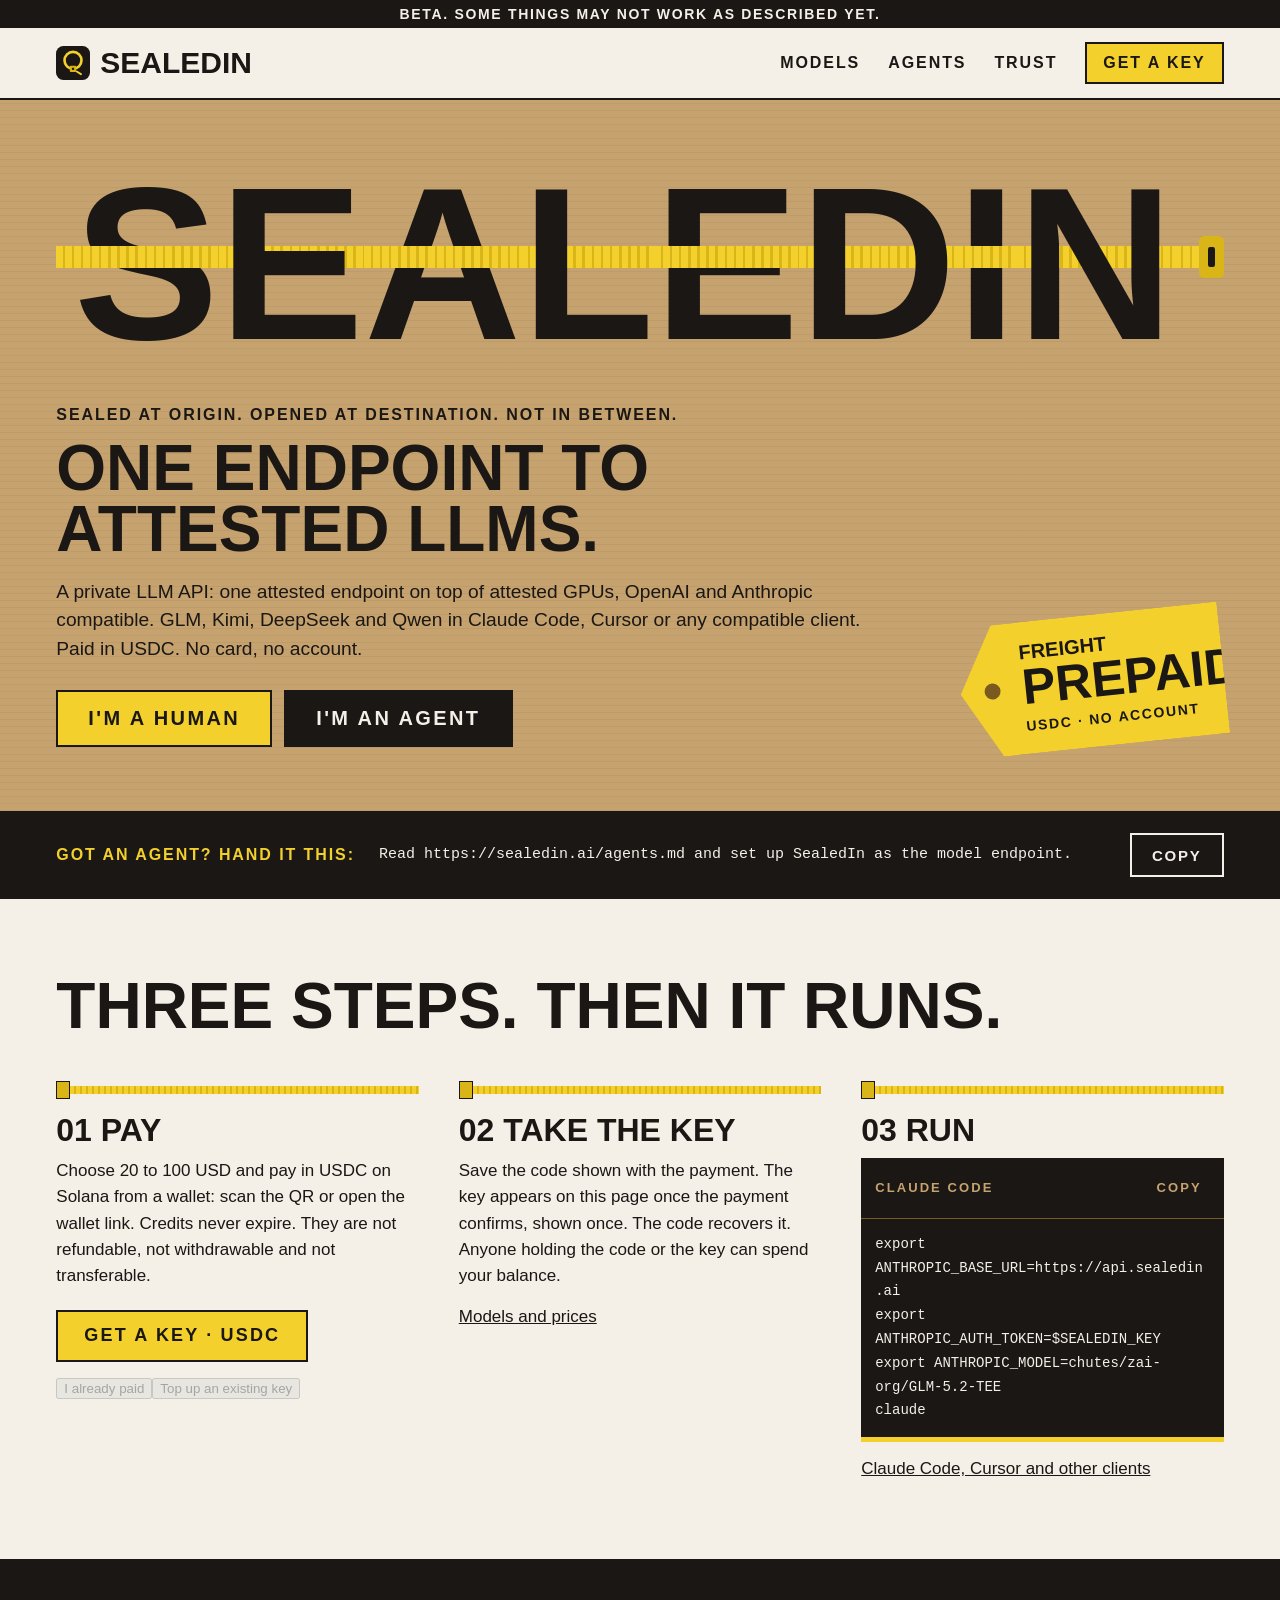
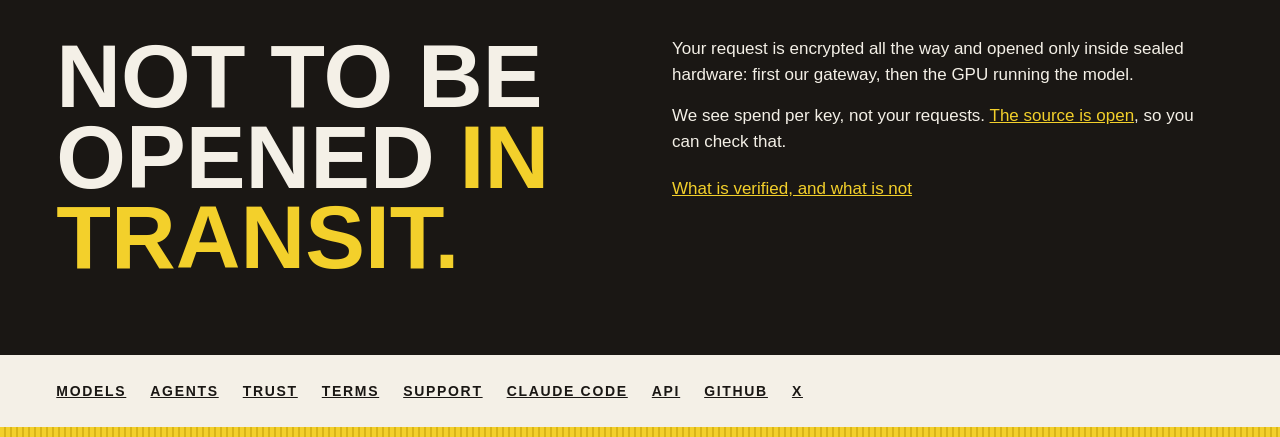
==== site/index.html @ 1f779e7d "Add the X conversion pixel to every page The base code for pixel rjb1j goes before the closing head " ====
<!doctype html>
<html lang="en">
<head>
<meta charset="utf-8">
<meta name="viewport" content="width=device-width, initial-scale=1">
<meta http-equiv="Content-Security-Policy" content="default-src 'self'; script-src 'self' 'sha256-Zh+IEXbyJfJ3vLj0fmfLH0Xs+ULX3Z/4B8aMweYSy5w=' https://static.ads-twitter.com https://t.co https://analytics.twitter.com; img-src 'self' https://t.co https://analytics.twitter.com; frame-src https://t.co https://analytics.twitter.com; style-src 'self' 'unsafe-inline'; connect-src 'self' https://api.sealedin.ai https://t.co https://analytics.twitter.com">
<title>SealedIn: private LLM API on attested GPUs, paid in USDC</title>
<meta name="description" content="One attested API endpoint for GLM, Kimi, DeepSeek and Qwen in Claude Code, Cursor or any OpenAI or Anthropic compatible client. USDC on Solana, no account.">
<meta property="og:title" content="SealedIn: private LLM API on attested GPUs, paid in USDC">
<meta property="og:description" content="One attested API endpoint for GLM, Kimi, DeepSeek and Qwen in Claude Code, Cursor or any OpenAI or Anthropic compatible client. USDC on Solana, no account.">
<meta property="og:url" content="https://sealedin.ai/">
<meta property="og:type" content="website">
<meta property="og:site_name" content="SealedIn">
<meta property="og:image" content="https://sealedin.ai/apple-touch-icon.png">
<meta name="twitter:card" content="summary">
<meta name="twitter:site" content="@sealedinai">
<meta name="twitter:image" content="https://sealedin.ai/apple-touch-icon.png">
<link rel="canonical" href="https://sealedin.ai/">
<link rel="alternate" type="text/markdown" href="/index.md">
<link rel="icon" href="/favicon.svg" type="image/svg+xml">
<link rel="icon" href="/favicon-96.png" sizes="96x96" type="image/png">
<link rel="apple-touch-icon" href="/apple-touch-icon.png">
<link rel="stylesheet" href="/assets/fonts.css">
<link rel="stylesheet" href="/assets/buy.css">
<style>body{margin:0;background:#F4F0E7}a{color:#1A1714}a:hover{color:#7A5A1E}</style>
<script src="/assets/site.js" defer></script>
<script src="/assets/buy.js" defer></script>
<script type="application/ld+json">{"@context":"https://schema.org","@graph":[{"@type":"WebSite","name":"SealedIn","url":"https://sealedin.ai/"},{"@type":"Organization","name":"SealedIn","url":"https://sealedin.ai/","logo":"https://sealedin.ai/apple-touch-icon.png","sameAs":["https://github.com/sealedin","https://x.com/sealedinai"]}]}</script>
<!-- X conversion tracking base code -->
<script>
!function(e,t,n,s,u,a){e.twq||(s=e.twq=function(){s.exe?s.exe.apply(s,arguments):s.queue.push(arguments);
},s.version='1.1',s.queue=[],u=t.createElement(n),u.async=!0,u.src='https://static.ads-twitter.com/uwt.js',
a=t.getElementsByTagName(n)[0],a.parentNode.insertBefore(u,a))}(window,document,'script');
twq('config','rjb1j');
</script>
<!-- End X conversion tracking base code -->
</head>
<body>
<p style="margin: 0; padding: 6px 16px; background: #1A1714; color: #F4F0E7; font-family: 'Barlow Condensed', sans-serif; font-weight: 700; font-size: 14px; letter-spacing: 0.12em; text-transform: uppercase; text-align: center">Beta. Some things may not work as described yet.</p>
<div style="font-family: 'Archivo', sans-serif; color: #1A1714; background: #F4F0E7; overflow-x: hidden">

  <header style="display: flex; flex-wrap: wrap; align-items: center; justify-content: space-between; gap: 12px 32px; padding: 14px clamp(16px, 4.4vw, 64px); background: #F4F0E7; border-bottom: 2px solid #1A1714">
    <a href="/" aria-label="SealedIn home" data-home style="display: flex; align-items: center; gap: 10px; text-decoration: none; font-family: 'Big Shoulders Stencil', sans-serif; font-weight: 900; font-size: 30px; text-transform: uppercase">
      <svg width="34" height="34" viewBox="0 0 64 64" aria-hidden="true"><rect width="64" height="64" rx="14" fill="#1A1714"></rect><circle cx="32" cy="27" r="16" fill="none" stroke="#F3D02B" style="stroke-width: 5"></circle><rect x="26" y="37" width="12" height="12" rx="2" fill="#D9B518"></rect><rect x="30" y="41" width="4" height="4" fill="#1A1714"></rect><path d="M39 48 L47 53" fill="none" stroke="#F3D02B" style="stroke-width: 3.5; stroke-linecap: round"></path></svg>
      SealedIn
    </a>
    <nav style="display: flex; flex-wrap: wrap; align-items: center; gap: 8px 28px; font-family: 'Barlow Condensed', sans-serif; font-weight: 700; font-size: 16px; letter-spacing: 0.12em; text-transform: uppercase">
      <a href="/models" style="text-decoration: none">Models</a>
      <a href="/agents" style="text-decoration: none">Agents</a>
      <a href="/trust" style="text-decoration: none">Trust</a>
      <a href="#buy" style="background: #F3D02B; border: 2px solid #1A1714; padding: 10px 16px; text-decoration: none">Get a key</a>
    </nav>
  </header>

  <main>

  <section style="background-color: #C6A26F; background-image: repeating-linear-gradient(0deg, rgba(26,23,20,0.05) 0 1px, transparent 1px 7px); padding: clamp(40px, 6vw, 88px) clamp(16px, 4.4vw, 64px) clamp(40px, 5vw, 72px)">
    <div role="img" aria-label="SealedIn logo: a yellow cable tie threaded through the word" style="display: inline-flex; align-items: center; isolation: isolate; font-family: 'Big Shoulders Stencil', sans-serif; font-weight: 900; font-size: clamp(64px, 17vw, 240px); line-height: 0.8; max-width: 100%">
      <span aria-hidden="true" style="position: relative; width: 0.14em; height: 0.8em"><span style="position: absolute; left: 0; right: 0; top: 39.5%; height: 13%; background: repeating-linear-gradient(90deg, #F3D02B 0 0.03em, #D9B518 0.03em 0.042em)"></span></span>
      
        <span aria-hidden="true" style="position: relative; display: inline-block; height: 0.8em"><span style="position: relative; z-index: 2; color: #1A1714">S</span><span style="position: absolute; left: 0; right: 0; top: 39.5%; height: 13%; z-index: 3; background: repeating-linear-gradient(90deg, #F3D02B 0 0.03em, #D9B518 0.03em 0.042em)"></span></span>
      
        <span aria-hidden="true" style="position: relative; display: inline-block; height: 0.8em"><span style="position: relative; z-index: 2; color: #1A1714">E</span><span style="position: absolute; left: 0; right: 0; top: 39.5%; height: 13%; z-index: 1; background: repeating-linear-gradient(90deg, #F3D02B 0 0.03em, #D9B518 0.03em 0.042em)"></span></span>
      
        <span aria-hidden="true" style="position: relative; display: inline-block; height: 0.8em"><span style="position: relative; z-index: 2; color: #1A1714">A</span><span style="position: absolute; left: 0; right: 0; top: 39.5%; height: 13%; z-index: 3; background: repeating-linear-gradient(90deg, #F3D02B 0 0.03em, #D9B518 0.03em 0.042em)"></span></span>
      
        <span aria-hidden="true" style="position: relative; display: inline-block; height: 0.8em"><span style="position: relative; z-index: 2; color: #1A1714">L</span><span style="position: absolute; left: 0; right: 0; top: 39.5%; height: 13%; z-index: 1; background: repeating-linear-gradient(90deg, #F3D02B 0 0.03em, #D9B518 0.03em 0.042em)"></span></span>
      
        <span aria-hidden="true" style="position: relative; display: inline-block; height: 0.8em"><span style="position: relative; z-index: 2; color: #1A1714">E</span><span style="position: absolute; left: 0; right: 0; top: 39.5%; height: 13%; z-index: 3; background: repeating-linear-gradient(90deg, #F3D02B 0 0.03em, #D9B518 0.03em 0.042em)"></span></span>
      
        <span aria-hidden="true" style="position: relative; display: inline-block; height: 0.8em"><span style="position: relative; z-index: 2; color: #1A1714">D</span><span style="position: absolute; left: 0; right: 0; top: 39.5%; height: 13%; z-index: 1; background: repeating-linear-gradient(90deg, #F3D02B 0 0.03em, #D9B518 0.03em 0.042em)"></span></span>
      
        <span aria-hidden="true" style="position: relative; display: inline-block; height: 0.8em"><span style="position: relative; z-index: 2; color: #1A1714">I</span><span style="position: absolute; left: 0; right: 0; top: 39.5%; height: 13%; z-index: 3; background: repeating-linear-gradient(90deg, #F3D02B 0 0.03em, #D9B518 0.03em 0.042em)"></span></span>
      
        <span aria-hidden="true" style="position: relative; display: inline-block; height: 0.8em"><span style="position: relative; z-index: 2; color: #1A1714">N</span><span style="position: absolute; left: 0; right: 0; top: 39.5%; height: 13%; z-index: 1; background: repeating-linear-gradient(90deg, #F3D02B 0 0.03em, #D9B518 0.03em 0.042em)"></span></span>
      
      <span aria-hidden="true" style="position: relative; width: 0.2em; height: 0.8em"><span style="position: absolute; left: 0; right: 0; top: 39.5%; height: 13%; background: repeating-linear-gradient(90deg, #F3D02B 0 0.03em, #D9B518 0.03em 0.042em)"></span></span>
      <span aria-hidden="true" style="position: relative; width: 0.2em; height: 0.8em"><span style="position: absolute; left: 0; right: 0; top: 34%; height: 24%; background: #D9B518; border-radius: 0.025em"><span style="position: absolute; left: 36%; top: 26%; width: 28%; height: 48%; background: #1A1714; border-radius: 0.01em"></span></span></span>
    </div>

    <div style="display: flex; flex-wrap: wrap; justify-content: space-between; align-items: flex-end; gap: 32px; margin-top: clamp(32px, 4vw, 56px)">
      <div style="flex: 1 1 560px; min-width: 0; max-width: 820px">
        <p style="margin: 0 0 14px; font-family: 'Barlow Condensed', sans-serif; font-weight: 700; font-size: 16px; letter-spacing: 0.12em; text-transform: uppercase">Sealed at origin. Opened at destination. Not in between.</p>
        <h1 style="margin: 0; font-family: 'Big Shoulders Stencil', sans-serif; font-weight: 900; font-size: clamp(44px, 5vw, 72px); line-height: 0.95; text-transform: uppercase">One endpoint to attested LLMs.</h1>
        <p style="margin: 18px 0 0; font-size: clamp(17px, 1.5vw, 22px); line-height: 1.5">A private LLM API: one attested endpoint on top of attested GPUs, OpenAI and Anthropic compatible. GLM, Kimi, DeepSeek and Qwen in Claude Code, Cursor or any compatible client. Paid in USDC. No card, no account.</p>
        <div style="display: flex; flex-wrap: wrap; gap: 12px; margin-top: 26px; font-family: 'Barlow Condensed', sans-serif; font-weight: 700; font-size: 20px; letter-spacing: 0.12em; text-transform: uppercase">
          <a href="#buy" style="background: #F3D02B; color: #1A1714; border: 2px solid #1A1714; padding: 15px 30px; text-decoration: none">I'm a human</a>
          <a href="/agents" style="background: #1A1714; color: #F4F0E7; border: 2px solid #1A1714; padding: 15px 30px; text-decoration: none">I'm an agent</a>
        </div>
      </div>
      <div aria-label="Freight prepaid: USDC, no account" role="img" style="flex: 0 0 auto; width: 264px; padding: 20px 20px 20px 62px; box-sizing: border-box; background: #F3D02B; color: #1A1714; clip-path: polygon(14% 0, 100% 0, 100% 100%, 14% 100%, 0 50%); transform: rotate(-6deg); position: relative">
        <span aria-hidden="true" style="position: absolute; left: 24px; top: 50%; width: 16px; height: 16px; margin-top: -8px; border-radius: 50%; background: #7A5A1E"></span>
        <span style="display: block; font-family: 'Big Shoulders Stencil', sans-serif; font-weight: 900; font-size: 20px; line-height: 1; text-transform: uppercase">Freight</span>
        <span style="display: block; font-family: 'Big Shoulders Stencil', sans-serif; font-weight: 900; font-size: 50px; line-height: 1; text-transform: uppercase">Prepaid</span>
        <span style="display: block; margin-top: 6px; font-family: 'Barlow Condensed', sans-serif; font-weight: 700; font-size: 14px; letter-spacing: 0.12em; text-transform: uppercase">USDC · No account</span>
      </div>
    </div>
  </section>

  <section style="background: #1A1714; color: #F4F0E7; padding: 22px clamp(16px, 4.4vw, 64px); display: flex; flex-wrap: wrap; align-items: center; gap: 12px 24px">
    <p style="margin: 0; font-family: 'Barlow Condensed', sans-serif; font-weight: 700; font-size: 16px; letter-spacing: 0.12em; text-transform: uppercase; color: #F3D02B">Got an agent? Hand it this:</p>
    <code id="paste" style="flex: 1 1 360px; min-width: 0; font: 400 15px/1.5 'IBM Plex Mono', monospace; overflow-wrap: anywhere">Read https://sealedin.ai/agents.md and set up SealedIn as the model endpoint.</code>
    <button type="button" data-copy="paste" disabled style="min-height: 44px; padding: 0 20px; background: transparent; color: #F4F0E7; border: 2px solid #F4F0E7; font: 700 15px 'Barlow Condensed', sans-serif; letter-spacing: 0.12em; text-transform: uppercase; cursor: pointer">Copy</button>
  </section>

  <section id="buy" style="padding: clamp(48px, 6vw, 88px) clamp(16px, 4.4vw, 64px)">
    <h2 style="margin: 0; font-family: 'Big Shoulders Stencil', sans-serif; font-weight: 900; font-size: clamp(44px, 5vw, 72px); line-height: 0.95; text-transform: uppercase">Three steps. Then it runs.</h2>
    <div style="display: grid; grid-template-columns: repeat(auto-fit, minmax(min(100%, 320px), 1fr)); gap: 40px; margin-top: 44px">
      <div style="min-width: 0">
        <div aria-hidden="true" style="display: flex; align-items: center; height: 18px"><span style="width: 14px; height: 18px; background: #D9B518; border: 1px solid #1A1714; box-sizing: border-box"></span><span style="flex: 1; height: 8px; background: repeating-linear-gradient(90deg, #F3D02B 0 4px, #D9B518 4px 6px)"></span></div>
        <h3 style="margin: 14px 0 0; font-family: 'Big Shoulders Stencil', sans-serif; font-weight: 900; font-size: 32px; line-height: 1.1; text-transform: uppercase">01 Pay</h3>
        <p style="margin: 10px 0 0; font-size: 17px; line-height: 1.55">Choose 20 to 100 USD and pay in USDC on Solana from a wallet: scan the QR or open the wallet link. Credits never expire. They are not refundable, not withdrawable and not transferable.</p>
        <div id="buy-start">
          <button type="button" id="buy-key" disabled style="margin-top: 20px; min-height: 52px; padding: 0 26px; background: #F3D02B; color: #1A1714; border: 2px solid #1A1714; font: 700 18px 'Barlow Condensed', sans-serif; letter-spacing: 0.12em; text-transform: uppercase; cursor: pointer">Get a key · USDC</button>
          <p class="buy-alt"><button type="button" id="buy-paid" class="buy-link" disabled>I already paid</button><button type="button" id="buy-topup" class="buy-link" disabled>Top up an existing key</button></p>
        </div>
      </div>
      <div style="min-width: 0">
        <div aria-hidden="true" style="display: flex; align-items: center; height: 18px"><span style="width: 14px; height: 18px; background: #D9B518; border: 1px solid #1A1714; box-sizing: border-box"></span><span style="flex: 1; height: 8px; background: repeating-linear-gradient(90deg, #F3D02B 0 4px, #D9B518 4px 6px)"></span></div>
        <h3 style="margin: 14px 0 0; font-family: 'Big Shoulders Stencil', sans-serif; font-weight: 900; font-size: 32px; line-height: 1.1; text-transform: uppercase">02 Take the key</h3>
        <p style="margin: 10px 0 0; font-size: 17px; line-height: 1.55">Save the code shown with the payment. The key appears on this page once the payment confirms, shown once. The code recovers it. Anyone holding the code or the key can spend your balance.</p>
        <p style="margin: 14px 0 0; font-size: 17px; line-height: 1.55"><a href="/models">Models and prices</a></p>
      </div>
      <div style="min-width: 0">
        <div aria-hidden="true" style="display: flex; align-items: center; height: 18px"><span style="width: 14px; height: 18px; background: #D9B518; border: 1px solid #1A1714; box-sizing: border-box"></span><span style="flex: 1; height: 8px; background: repeating-linear-gradient(90deg, #F3D02B 0 4px, #D9B518 4px 6px)"></span></div>
        <h3 style="margin: 14px 0 0; font-family: 'Big Shoulders Stencil', sans-serif; font-weight: 900; font-size: 32px; line-height: 1.1; text-transform: uppercase">03 Run</h3>
        <div style="margin-top: 10px; background: #1A1714; color: #F4F0E7; border-bottom: 5px solid #F3D02B">
          <div style="display: flex; justify-content: space-between; align-items: center; padding: 8px 14px; border-bottom: 1px solid #7A5A1E; font-family: 'Barlow Condensed', sans-serif; font-weight: 700; font-size: 13px; letter-spacing: 0.16em; text-transform: uppercase; color: #C6A26F"><span>Claude Code</span><button type="button" data-copy="run" disabled style="min-height: 44px; padding: 0 8px; background: transparent; border: 0; color: #C6A26F; font: inherit; letter-spacing: inherit; text-transform: inherit; cursor: pointer">Copy</button></div>
          <pre id="run" style="margin: 0; padding: 14px; font: 400 14px/1.7 'IBM Plex Mono', monospace; white-space: pre-wrap; overflow-wrap: anywhere">export ANTHROPIC_BASE_URL=https://api.sealedin.ai
export ANTHROPIC_AUTH_TOKEN=$SEALEDIN_KEY
export ANTHROPIC_MODEL=chutes/zai-org/GLM-5.2-TEE
claude</pre>
        </div>
        <p style="margin: 14px 0 0; font-size: 17px; line-height: 1.55"><a href="/claude-code">Claude Code, Cursor and other clients</a></p>
      </div>
    </div>
    <div id="buy-flow" hidden></div>
  </section>

  <section style="background: #1A1714; color: #F4F0E7; padding: clamp(48px, 6vw, 88px) clamp(16px, 4.4vw, 64px); display: grid; grid-template-columns: repeat(auto-fit, minmax(min(100%, 420px), 1fr)); gap: 32px 64px; align-items: start">
    <h2 style="margin: 0; font-family: 'Big Shoulders Stencil', sans-serif; font-weight: 900; font-size: clamp(48px, 7vw, 120px); line-height: 0.9; text-transform: uppercase">Not to be opened <span style="color: #F3D02B">in transit.</span></h2>
    <div style="font-size: 17px; line-height: 1.55">
      <p style="margin: 0">Your request is encrypted all the way and opened only inside sealed hardware: first our gateway, then the GPU running the model.</p>
      <p style="margin: 14px 0 0">We see spend per key, not your requests. <a href="https://github.com/sealedin" style="color: #F3D02B">The source is open</a>, so you can check that.</p>
      <p style="margin: 20px 0 0"><a href="/trust" style="color: #F3D02B">What is verified, and what is not</a></p>
    </div>
  </section>
  </main>

  <footer style="padding: 24px clamp(16px, 4.4vw, 64px); font-family: 'Barlow Condensed', sans-serif; font-weight: 700; font-size: 14px; letter-spacing: 0.12em; text-transform: uppercase">
    <nav aria-label="Footer" style="display: flex; flex-wrap: wrap; gap: 8px 24px"><a href="/models" style="display: inline-flex; align-items: center; min-height: 24px">Models</a><a href="/agents" style="display: inline-flex; align-items: center; min-height: 24px">Agents</a><a href="/trust" style="display: inline-flex; align-items: center; min-height: 24px">Trust</a><a href="/terms" style="display: inline-flex; align-items: center; min-height: 24px">Terms</a><a href="/support" style="display: inline-flex; align-items: center; min-height: 24px">Support</a><a href="/claude-code" style="display: inline-flex; align-items: center; min-height: 24px">Claude Code</a><a href="/docs" style="display: inline-flex; align-items: center; min-height: 24px">API</a><a href="https://github.com/sealedin" style="display: inline-flex; align-items: center; min-height: 24px">GitHub</a><a href="https://x.com/sealedinai" style="display: inline-flex; align-items: center; min-height: 24px">X</a></nav>
  </footer>
  <div aria-hidden="true" style="height: 10px; background: repeating-linear-gradient(90deg, #F3D02B 0 4px, #D9B518 4px 6px)"></div>
</div>
</body>
</html>
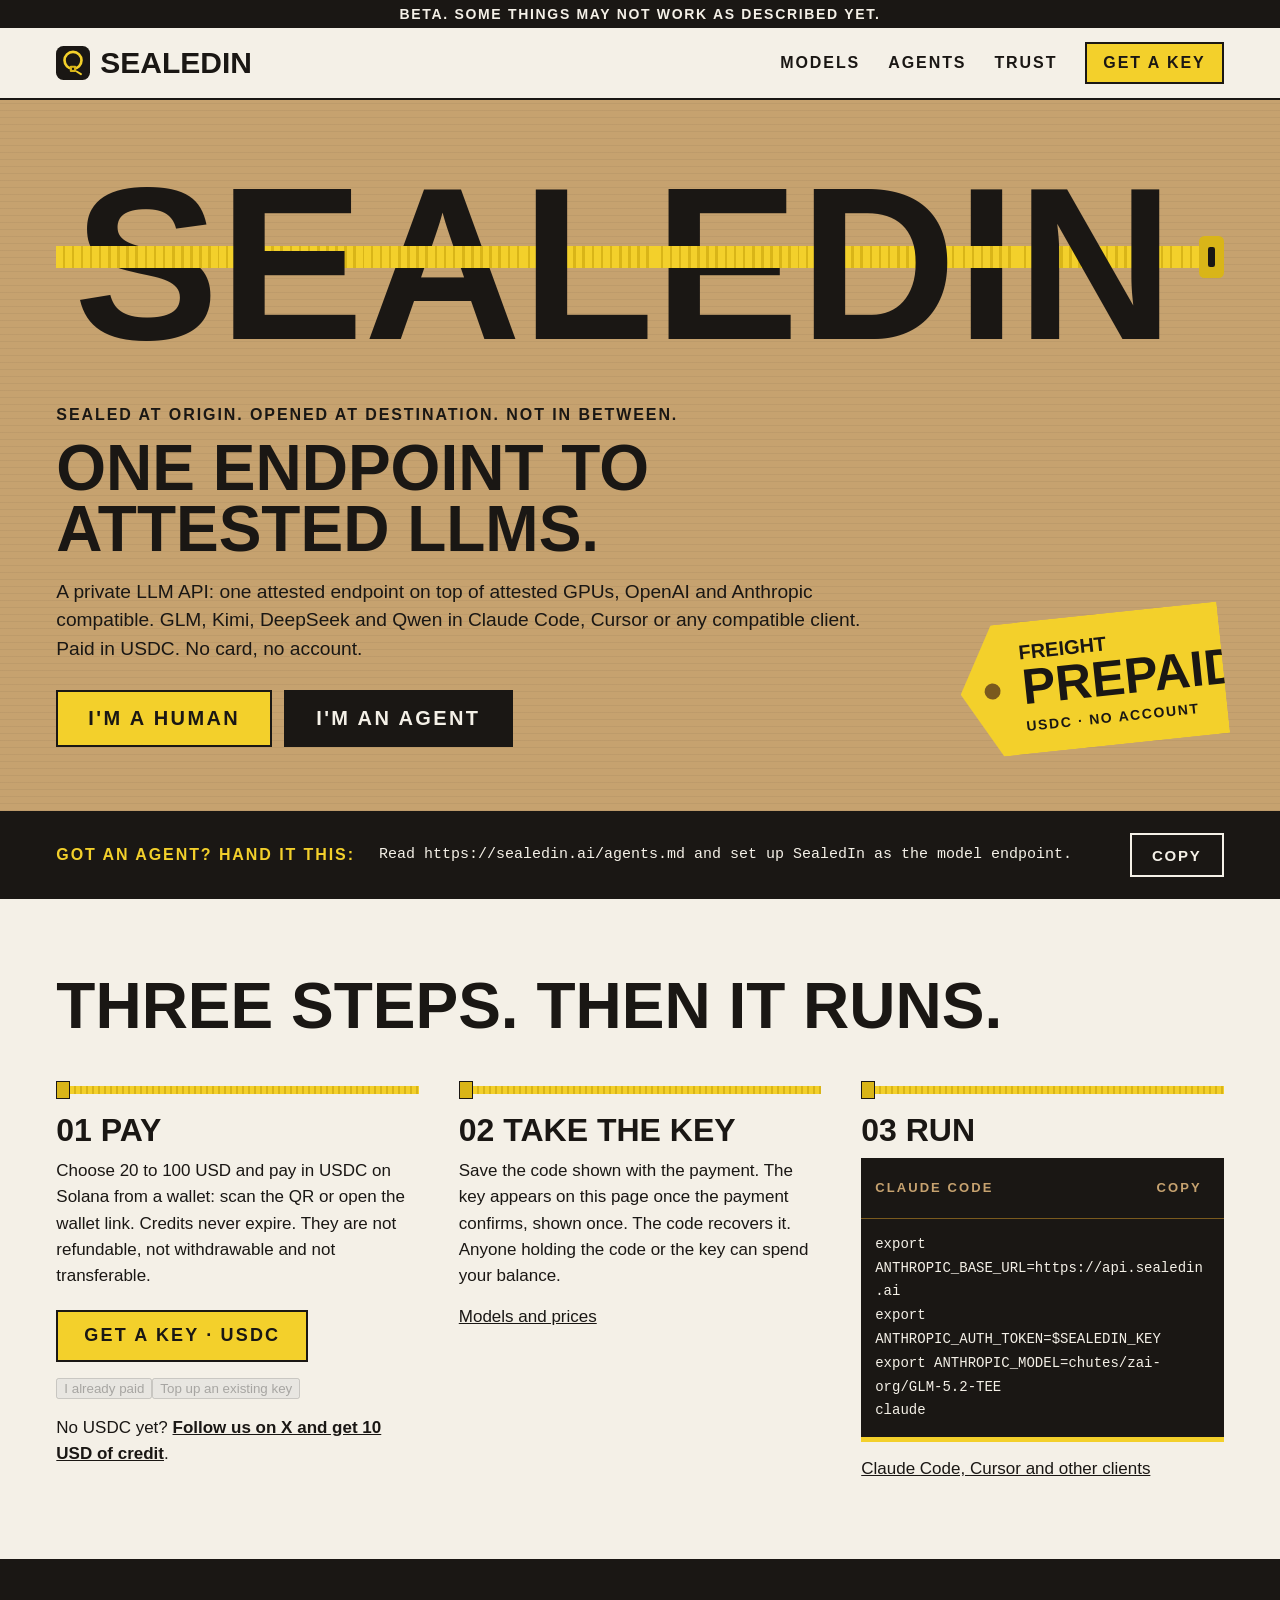
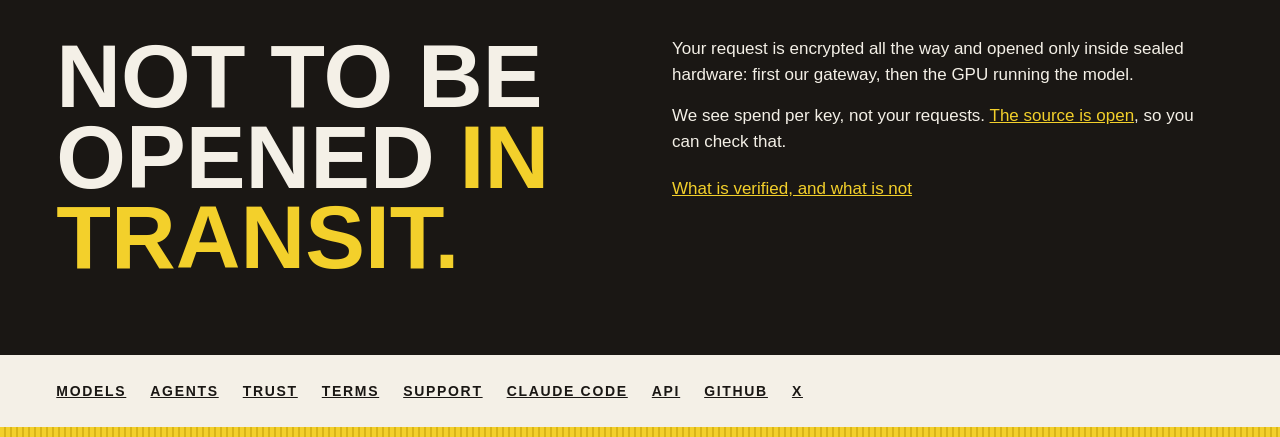
==== commit 74ce8678: "Add the follower bonus page A person who follows our X account signs in with X and gets a key with 1" ====
--- a/site/index.html
+++ b/site/index.html
@@ -3,7 +3,7 @@
 <head>
 <meta charset="utf-8">
 <meta name="viewport" content="width=device-width, initial-scale=1">
-<meta http-equiv="Content-Security-Policy" content="default-src 'self'; script-src 'self' 'sha256-Zh+IEXbyJfJ3vLj0fmfLH0Xs+ULX3Z/4B8aMweYSy5w=' https://static.ads-twitter.com https://t.co https://analytics.twitter.com; img-src 'self' https://t.co https://analytics.twitter.com; frame-src https://t.co https://analytics.twitter.com; style-src 'self' 'unsafe-inline'; connect-src 'self' https://api.sealedin.ai https://t.co https://analytics.twitter.com">
+<meta http-equiv="Content-Security-Policy" content="default-src 'self'; script-src 'self' 'sha256-Zh+IEXbyJfJ3vLj0fmfLH0Xs+ULX3Z/4B8aMweYSy5w=' https://static.ads-twitter.com https://t.co https://analytics.twitter.com https://*.googletagmanager.com; img-src 'self' https://t.co https://analytics.twitter.com https://*.google-analytics.com https://*.googletagmanager.com https://*.g.doubleclick.net https://www.google.com; frame-src https://t.co https://analytics.twitter.com; style-src 'self' 'unsafe-inline'; connect-src 'self' https://api.sealedin.ai https://t.co https://analytics.twitter.com https://*.analytics.google.com https://*.google-analytics.com https://*.googletagmanager.com https://*.g.doubleclick.net https://www.google.com">
 <title>SealedIn: private LLM API on attested GPUs, paid in USDC</title>
 <meta name="description" content="One attested API endpoint for GLM, Kimi, DeepSeek and Qwen in Claude Code, Cursor or any OpenAI or Anthropic compatible client. USDC on Solana, no account.">
 <meta property="og:title" content="SealedIn: private LLM API on attested GPUs, paid in USDC">
@@ -34,6 +34,9 @@
 twq('config','rjb1j');
 </script>
 <!-- End X conversion tracking base code -->
+<!-- Google Analytics 4 -->
+<script async src="https://www.googletagmanager.com/gtag/js?id=G-JYHPCD3WW9"></script>
+<script src="/assets/ga.js"></script>
 </head>
 <body>
 <p style="margin: 0; padding: 6px 16px; background: #1A1714; color: #F4F0E7; font-family: 'Barlow Condensed', sans-serif; font-weight: 700; font-size: 14px; letter-spacing: 0.12em; text-transform: uppercase; text-align: center">Beta. Some things may not work as described yet.</p>
@@ -113,6 +116,7 @@
         <div id="buy-start">
           <button type="button" id="buy-key" disabled style="margin-top: 20px; min-height: 52px; padding: 0 26px; background: #F3D02B; color: #1A1714; border: 2px solid #1A1714; font: 700 18px 'Barlow Condensed', sans-serif; letter-spacing: 0.12em; text-transform: uppercase; cursor: pointer">Get a key · USDC</button>
           <p class="buy-alt"><button type="button" id="buy-paid" class="buy-link" disabled>I already paid</button><button type="button" id="buy-topup" class="buy-link" disabled>Top up an existing key</button></p>
+          <p style="margin: 14px 0 0; font-size: 17px; line-height: 1.55">No USDC yet? <a href="/bonus" style="color: #1A1714; font-weight: 700">Follow us on X and get 10 USD of credit</a>.</p>
         </div>
       </div>
       <div style="min-width: 0">
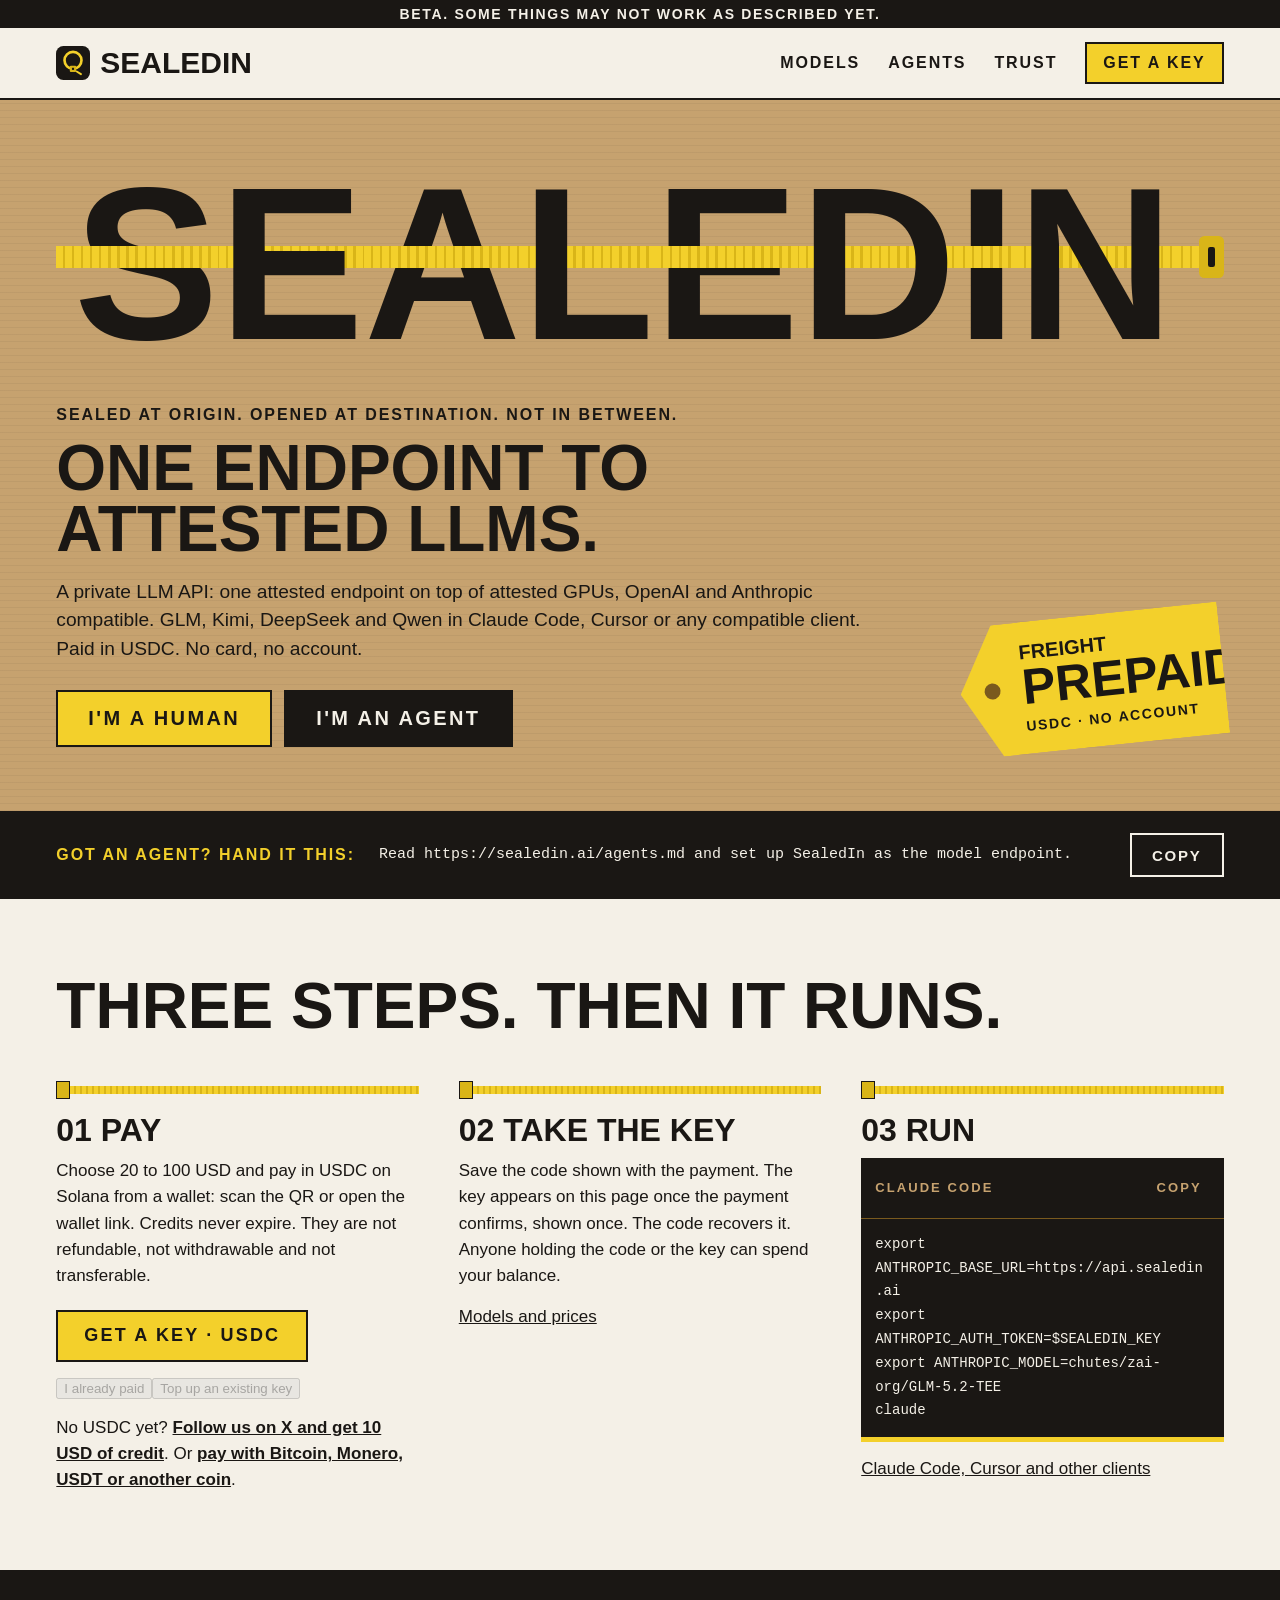
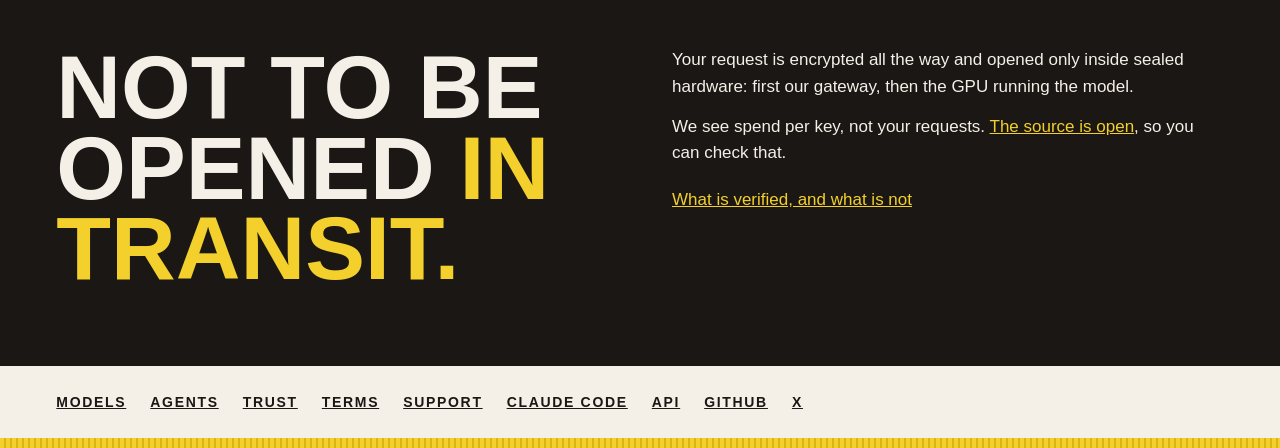
==== commit 0ec24f02: "Add the coins page: buy a key with Bitcoin, Monero, USDT and other coins The page talks to the payme" ====
--- a/site/index.html
+++ b/site/index.html
@@ -116,7 +116,7 @@
         <div id="buy-start">
           <button type="button" id="buy-key" disabled style="margin-top: 20px; min-height: 52px; padding: 0 26px; background: #F3D02B; color: #1A1714; border: 2px solid #1A1714; font: 700 18px 'Barlow Condensed', sans-serif; letter-spacing: 0.12em; text-transform: uppercase; cursor: pointer">Get a key · USDC</button>
           <p class="buy-alt"><button type="button" id="buy-paid" class="buy-link" disabled>I already paid</button><button type="button" id="buy-topup" class="buy-link" disabled>Top up an existing key</button></p>
-          <p style="margin: 14px 0 0; font-size: 17px; line-height: 1.55">No USDC yet? <a href="/bonus" style="color: #1A1714; font-weight: 700">Follow us on X and get 10 USD of credit</a>.</p>
+          <p style="margin: 14px 0 0; font-size: 17px; line-height: 1.55">No USDC yet? <a href="/bonus" style="color: #1A1714; font-weight: 700">Follow us on X and get 10 USD of credit</a>. Or <a href="/coins" style="color: #1A1714; font-weight: 700">pay with Bitcoin, Monero, USDT or another coin</a>.</p>
         </div>
       </div>
       <div style="min-width: 0">
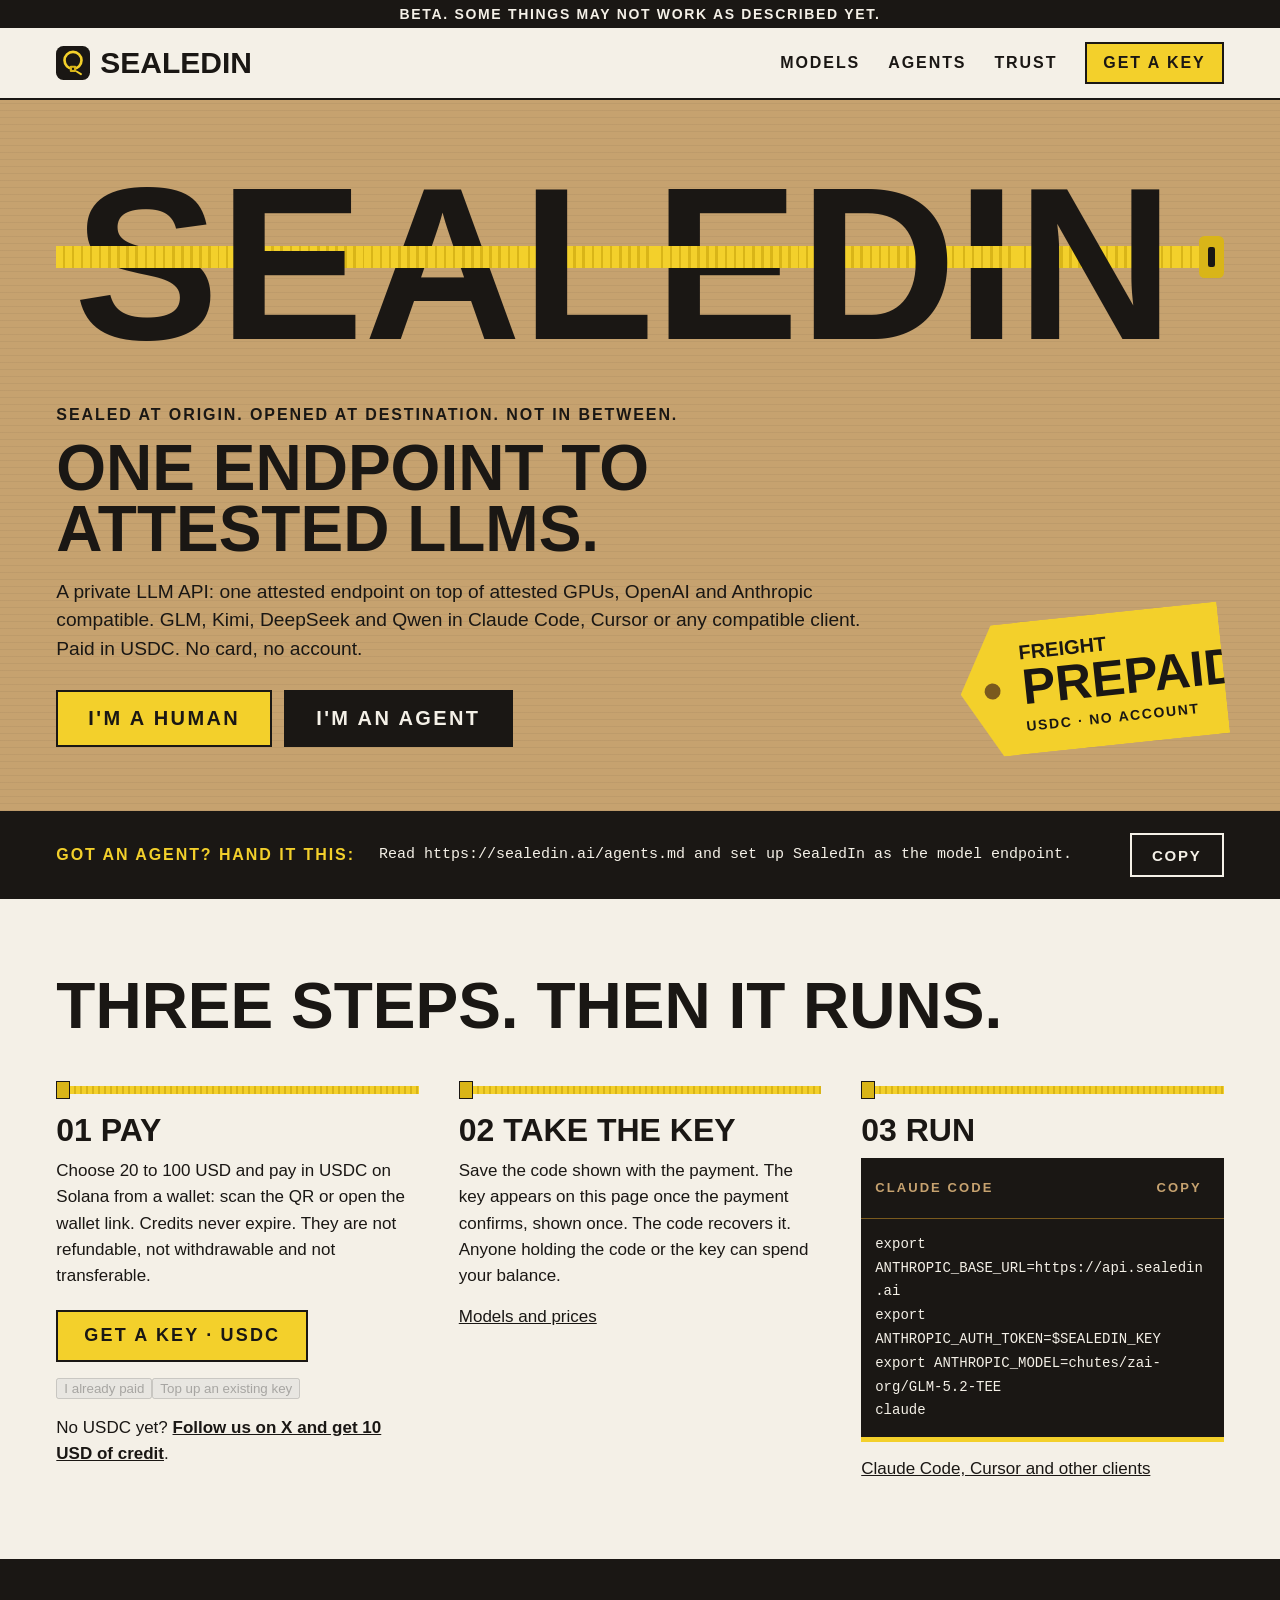
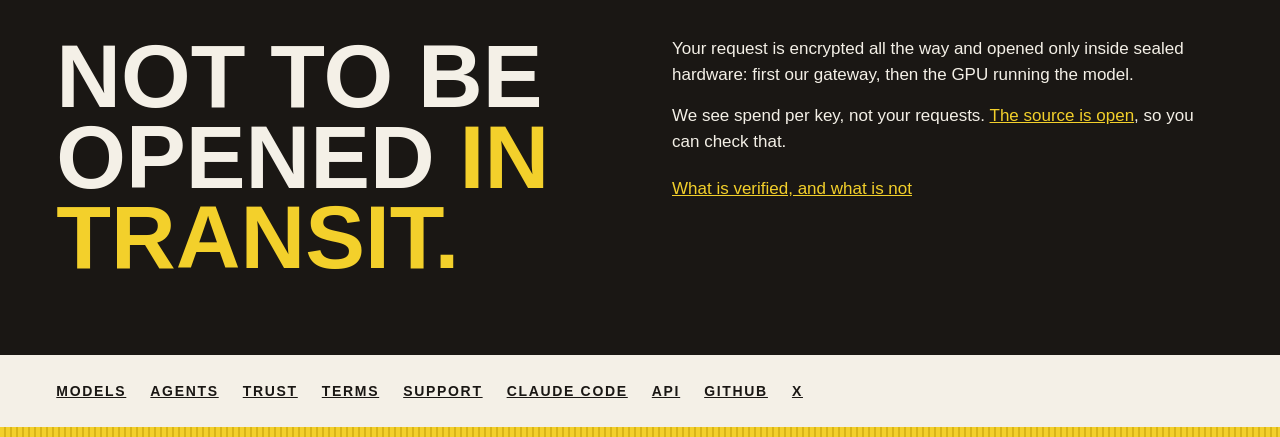
==== commit 31a2b45f: "Send the purchase event to Google Ads as its conversion" ====
--- a/site/index.html
+++ b/site/index.html
@@ -3,7 +3,7 @@
 <head>
 <meta charset="utf-8">
 <meta name="viewport" content="width=device-width, initial-scale=1">
-<meta http-equiv="Content-Security-Policy" content="default-src 'self'; script-src 'self' 'sha256-Zh+IEXbyJfJ3vLj0fmfLH0Xs+ULX3Z/4B8aMweYSy5w=' https://static.ads-twitter.com https://t.co https://analytics.twitter.com https://*.googletagmanager.com; img-src 'self' https://t.co https://analytics.twitter.com https://*.google-analytics.com https://*.googletagmanager.com https://*.g.doubleclick.net https://www.google.com; frame-src https://t.co https://analytics.twitter.com; style-src 'self' 'unsafe-inline'; connect-src 'self' https://api.sealedin.ai https://t.co https://analytics.twitter.com https://*.analytics.google.com https://*.google-analytics.com https://*.googletagmanager.com https://*.g.doubleclick.net https://www.google.com">
+<meta http-equiv="Content-Security-Policy" content="default-src 'self'; script-src 'self' 'sha256-Zh+IEXbyJfJ3vLj0fmfLH0Xs+ULX3Z/4B8aMweYSy5w=' https://static.ads-twitter.com https://t.co https://analytics.twitter.com https://*.googletagmanager.com https://www.googleadservices.com https://googleads.g.doubleclick.net https://www.google.com; img-src 'self' https://t.co https://analytics.twitter.com https://*.google-analytics.com https://*.googletagmanager.com https://*.g.doubleclick.net https://www.google.com https://www.googleadservices.com https://pagead2.googlesyndication.com; frame-src https://t.co https://analytics.twitter.com https://td.doubleclick.net https://www.googletagmanager.com; style-src 'self' 'unsafe-inline'; connect-src 'self' https://api.sealedin.ai https://t.co https://analytics.twitter.com https://*.analytics.google.com https://*.google-analytics.com https://*.googletagmanager.com https://*.g.doubleclick.net https://www.google.com https://google.com https://www.googleadservices.com https://pagead2.googlesyndication.com">
 <title>SealedIn: private LLM API on attested GPUs, paid in USDC</title>
 <meta name="description" content="One attested API endpoint for GLM, Kimi, DeepSeek and Qwen in Claude Code, Cursor or any OpenAI or Anthropic compatible client. USDC on Solana, no account.">
 <meta property="og:title" content="SealedIn: private LLM API on attested GPUs, paid in USDC">
@@ -116,7 +116,7 @@
         <div id="buy-start">
           <button type="button" id="buy-key" disabled style="margin-top: 20px; min-height: 52px; padding: 0 26px; background: #F3D02B; color: #1A1714; border: 2px solid #1A1714; font: 700 18px 'Barlow Condensed', sans-serif; letter-spacing: 0.12em; text-transform: uppercase; cursor: pointer">Get a key · USDC</button>
           <p class="buy-alt"><button type="button" id="buy-paid" class="buy-link" disabled>I already paid</button><button type="button" id="buy-topup" class="buy-link" disabled>Top up an existing key</button></p>
-          <p style="margin: 14px 0 0; font-size: 17px; line-height: 1.55">No USDC yet? <a href="/bonus" style="color: #1A1714; font-weight: 700">Follow us on X and get 10 USD of credit</a>. Or <a href="/coins" style="color: #1A1714; font-weight: 700">pay with Bitcoin, Monero, USDT or another coin</a>.</p>
+          <p style="margin: 14px 0 0; font-size: 17px; line-height: 1.55">No USDC yet? <a href="/bonus" style="color: #1A1714; font-weight: 700">Follow us on X and get 10 USD of credit</a>.</p>
         </div>
       </div>
       <div style="min-width: 0">
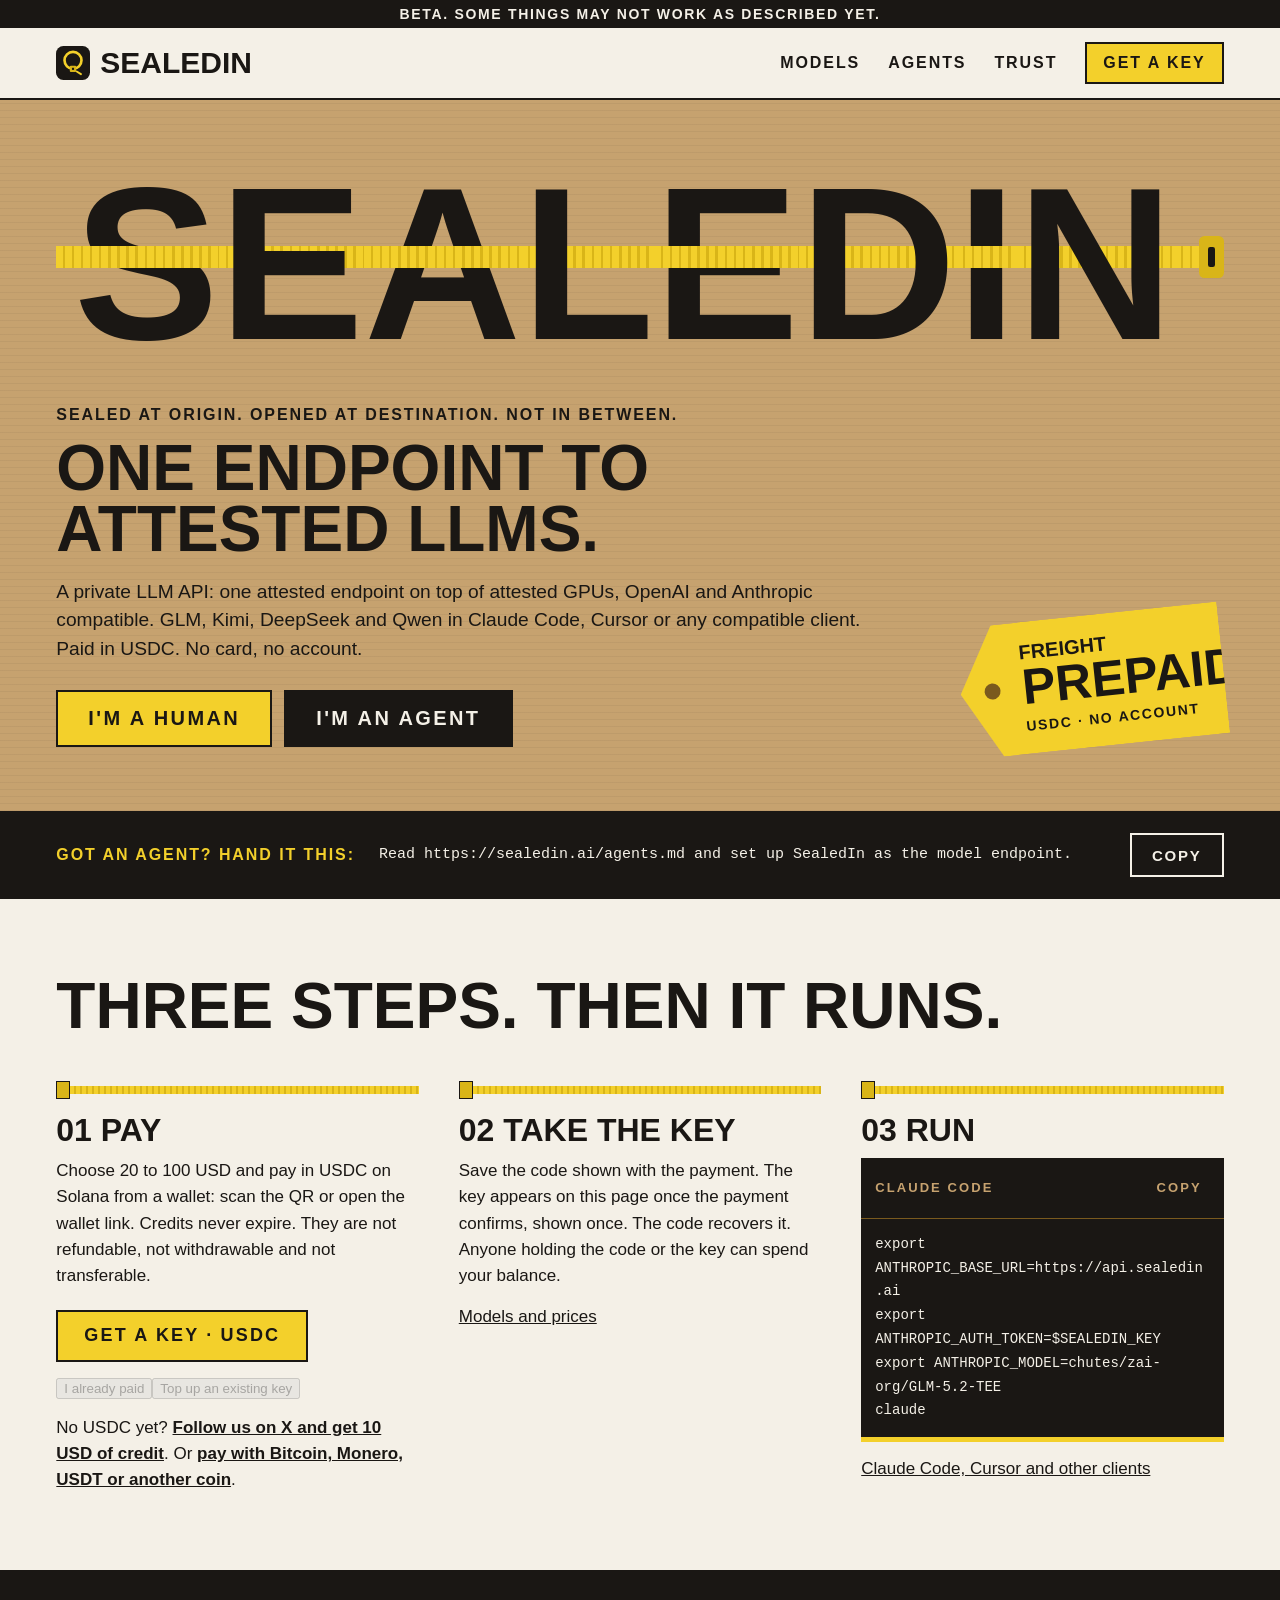
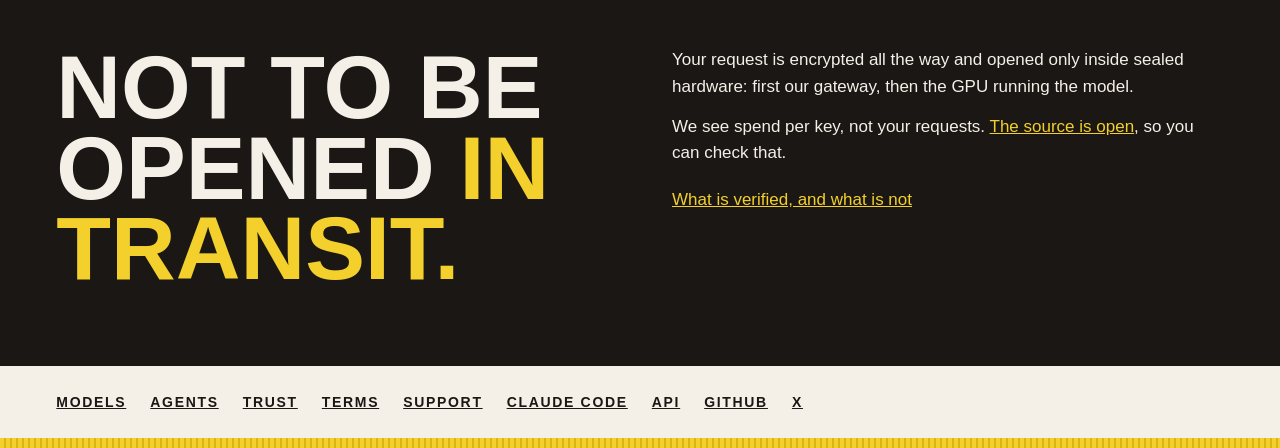
==== commit 9ed2bafb: "Merge branch 'main' into feat/coins-page" ====
--- a/site/index.html
+++ b/site/index.html
@@ -116,7 +116,7 @@
         <div id="buy-start">
           <button type="button" id="buy-key" disabled style="margin-top: 20px; min-height: 52px; padding: 0 26px; background: #F3D02B; color: #1A1714; border: 2px solid #1A1714; font: 700 18px 'Barlow Condensed', sans-serif; letter-spacing: 0.12em; text-transform: uppercase; cursor: pointer">Get a key · USDC</button>
           <p class="buy-alt"><button type="button" id="buy-paid" class="buy-link" disabled>I already paid</button><button type="button" id="buy-topup" class="buy-link" disabled>Top up an existing key</button></p>
-          <p style="margin: 14px 0 0; font-size: 17px; line-height: 1.55">No USDC yet? <a href="/bonus" style="color: #1A1714; font-weight: 700">Follow us on X and get 10 USD of credit</a>.</p>
+          <p style="margin: 14px 0 0; font-size: 17px; line-height: 1.55">No USDC yet? <a href="/bonus" style="color: #1A1714; font-weight: 700">Follow us on X and get 10 USD of credit</a>. Or <a href="/coins" style="color: #1A1714; font-weight: 700">pay with Bitcoin, Monero, USDT or another coin</a>.</p>
         </div>
       </div>
       <div style="min-width: 0">
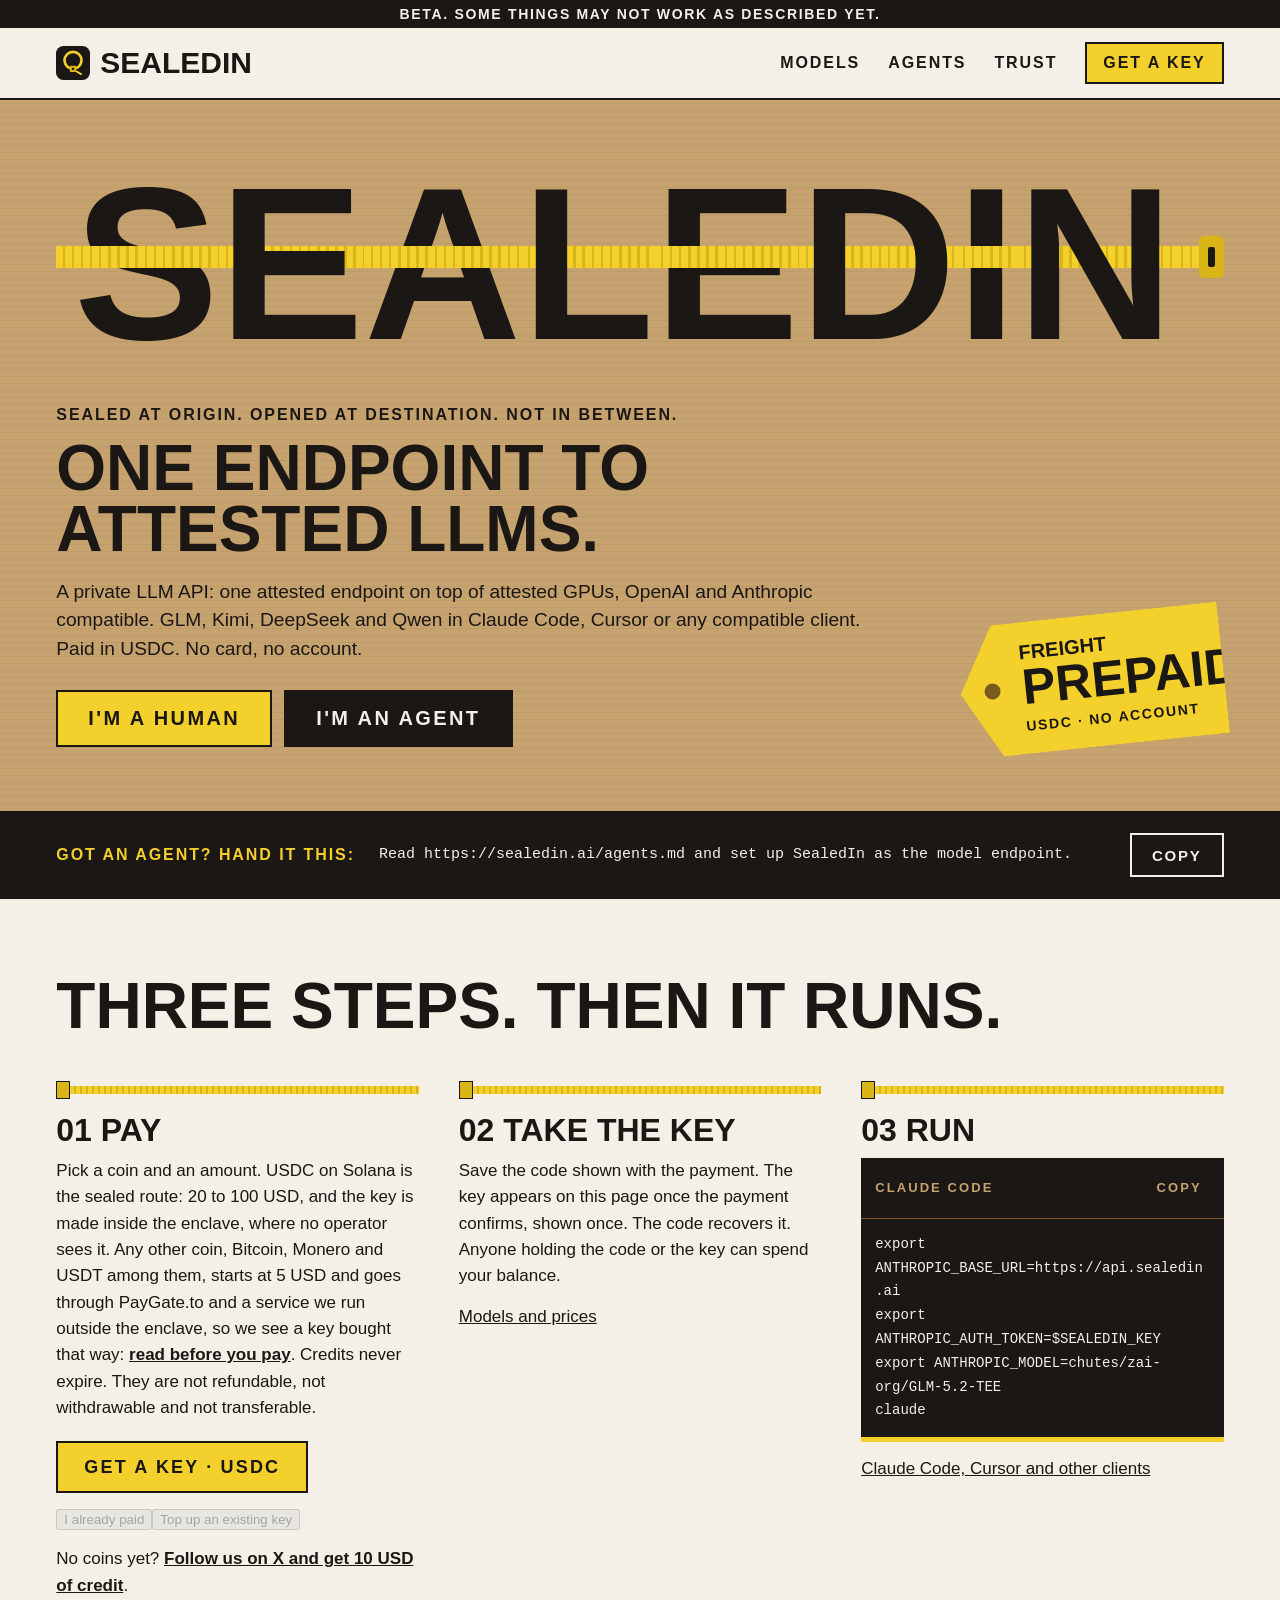
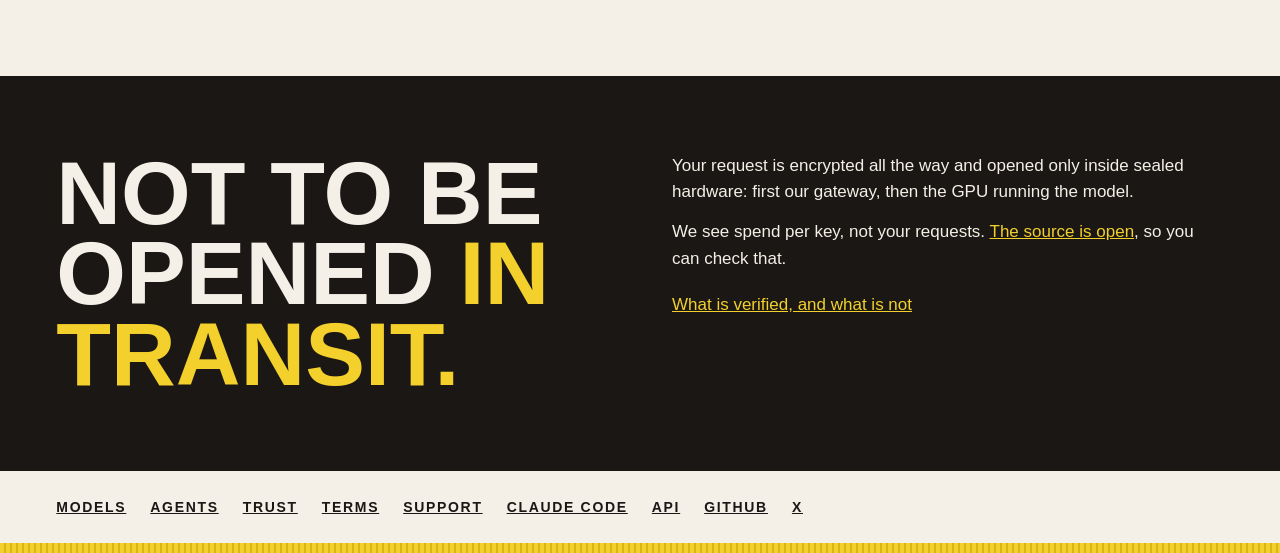
==== commit 62a6525e: "Lead the home page with the coin picker The first step now asks for a coin and an amount. USDC on So" ====
--- a/site/index.html
+++ b/site/index.html
@@ -3,7 +3,7 @@
 <head>
 <meta charset="utf-8">
 <meta name="viewport" content="width=device-width, initial-scale=1">
-<meta http-equiv="Content-Security-Policy" content="default-src 'self'; script-src 'self' 'sha256-Zh+IEXbyJfJ3vLj0fmfLH0Xs+ULX3Z/4B8aMweYSy5w=' https://static.ads-twitter.com https://t.co https://analytics.twitter.com https://*.googletagmanager.com https://www.googleadservices.com https://googleads.g.doubleclick.net https://www.google.com; img-src 'self' https://t.co https://analytics.twitter.com https://*.google-analytics.com https://*.googletagmanager.com https://*.g.doubleclick.net https://www.google.com https://www.googleadservices.com https://pagead2.googlesyndication.com; frame-src https://t.co https://analytics.twitter.com https://td.doubleclick.net https://www.googletagmanager.com; style-src 'self' 'unsafe-inline'; connect-src 'self' https://api.sealedin.ai https://t.co https://analytics.twitter.com https://*.analytics.google.com https://*.google-analytics.com https://*.googletagmanager.com https://*.g.doubleclick.net https://www.google.com https://google.com https://www.googleadservices.com https://pagead2.googlesyndication.com">
+<meta http-equiv="Content-Security-Policy" content="default-src 'self'; script-src 'self' 'sha256-Zh+IEXbyJfJ3vLj0fmfLH0Xs+ULX3Z/4B8aMweYSy5w=' https://static.ads-twitter.com https://t.co https://analytics.twitter.com https://*.googletagmanager.com https://www.googleadservices.com https://googleads.g.doubleclick.net https://www.google.com; img-src 'self' https://t.co https://analytics.twitter.com https://*.google-analytics.com https://*.googletagmanager.com https://*.g.doubleclick.net https://www.google.com https://www.googleadservices.com https://pagead2.googlesyndication.com; frame-src https://t.co https://analytics.twitter.com https://td.doubleclick.net https://www.googletagmanager.com; style-src 'self' 'unsafe-inline'; connect-src 'self' https://api.sealedin.ai https://pay.sealedin.ai https://t.co https://analytics.twitter.com https://*.analytics.google.com https://*.google-analytics.com https://*.googletagmanager.com https://*.g.doubleclick.net https://www.google.com https://google.com https://www.googleadservices.com https://pagead2.googlesyndication.com">
 <title>SealedIn: private LLM API on attested GPUs, paid in USDC</title>
 <meta name="description" content="One attested API endpoint for GLM, Kimi, DeepSeek and Qwen in Claude Code, Cursor or any OpenAI or Anthropic compatible client. USDC on Solana, no account.">
 <meta property="og:title" content="SealedIn: private LLM API on attested GPUs, paid in USDC">
@@ -22,9 +22,11 @@
 <link rel="apple-touch-icon" href="/apple-touch-icon.png">
 <link rel="stylesheet" href="/assets/fonts.css">
 <link rel="stylesheet" href="/assets/buy.css">
+<link rel="stylesheet" href="/assets/coins.css">
 <style>body{margin:0;background:#F4F0E7}a{color:#1A1714}a:hover{color:#7A5A1E}</style>
 <script src="/assets/site.js" defer></script>
 <script src="/assets/buy.js" defer></script>
+<script src="/assets/coins.js" defer></script>
 <script type="application/ld+json">{"@context":"https://schema.org","@graph":[{"@type":"WebSite","name":"SealedIn","url":"https://sealedin.ai/"},{"@type":"Organization","name":"SealedIn","url":"https://sealedin.ai/","logo":"https://sealedin.ai/apple-touch-icon.png","sameAs":["https://github.com/sealedin","https://x.com/sealedinai"]}]}</script>
 <!-- X conversion tracking base code -->
 <script>
@@ -112,11 +114,12 @@
       <div style="min-width: 0">
         <div aria-hidden="true" style="display: flex; align-items: center; height: 18px"><span style="width: 14px; height: 18px; background: #D9B518; border: 1px solid #1A1714; box-sizing: border-box"></span><span style="flex: 1; height: 8px; background: repeating-linear-gradient(90deg, #F3D02B 0 4px, #D9B518 4px 6px)"></span></div>
         <h3 style="margin: 14px 0 0; font-family: 'Big Shoulders Stencil', sans-serif; font-weight: 900; font-size: 32px; line-height: 1.1; text-transform: uppercase">01 Pay</h3>
-        <p style="margin: 10px 0 0; font-size: 17px; line-height: 1.55">Choose 20 to 100 USD and pay in USDC on Solana from a wallet: scan the QR or open the wallet link. Credits never expire. They are not refundable, not withdrawable and not transferable.</p>
+        <p style="margin: 10px 0 0; font-size: 17px; line-height: 1.55">Pick a coin and an amount. USDC on Solana is the sealed route: 20 to 100 USD, and the key is made inside the enclave, where no operator sees it. Any other coin, Bitcoin, Monero and USDT among them, starts at 5 USD and goes through PayGate.to and a service we run outside the enclave, so we see a key bought that way: <a href="/coins" style="color: #1A1714; font-weight: 700">read before you pay</a>. Credits never expire. They are not refundable, not withdrawable and not transferable.</p>
         <div id="buy-start">
+          <div id="coins-flow" class="coins-flow coins-light" data-heading="h4" tabindex="-1"></div>
           <button type="button" id="buy-key" disabled style="margin-top: 20px; min-height: 52px; padding: 0 26px; background: #F3D02B; color: #1A1714; border: 2px solid #1A1714; font: 700 18px 'Barlow Condensed', sans-serif; letter-spacing: 0.12em; text-transform: uppercase; cursor: pointer">Get a key · USDC</button>
           <p class="buy-alt"><button type="button" id="buy-paid" class="buy-link" disabled>I already paid</button><button type="button" id="buy-topup" class="buy-link" disabled>Top up an existing key</button></p>
-          <p style="margin: 14px 0 0; font-size: 17px; line-height: 1.55">No USDC yet? <a href="/bonus" style="color: #1A1714; font-weight: 700">Follow us on X and get 10 USD of credit</a>. Or <a href="/coins" style="color: #1A1714; font-weight: 700">pay with Bitcoin, Monero, USDT or another coin</a>.</p>
+          <p style="margin: 14px 0 0; font-size: 17px; line-height: 1.55">No coins yet? <a href="/bonus" style="color: #1A1714; font-weight: 700">Follow us on X and get 10 USD of credit</a>.</p>
         </div>
       </div>
       <div style="min-width: 0">
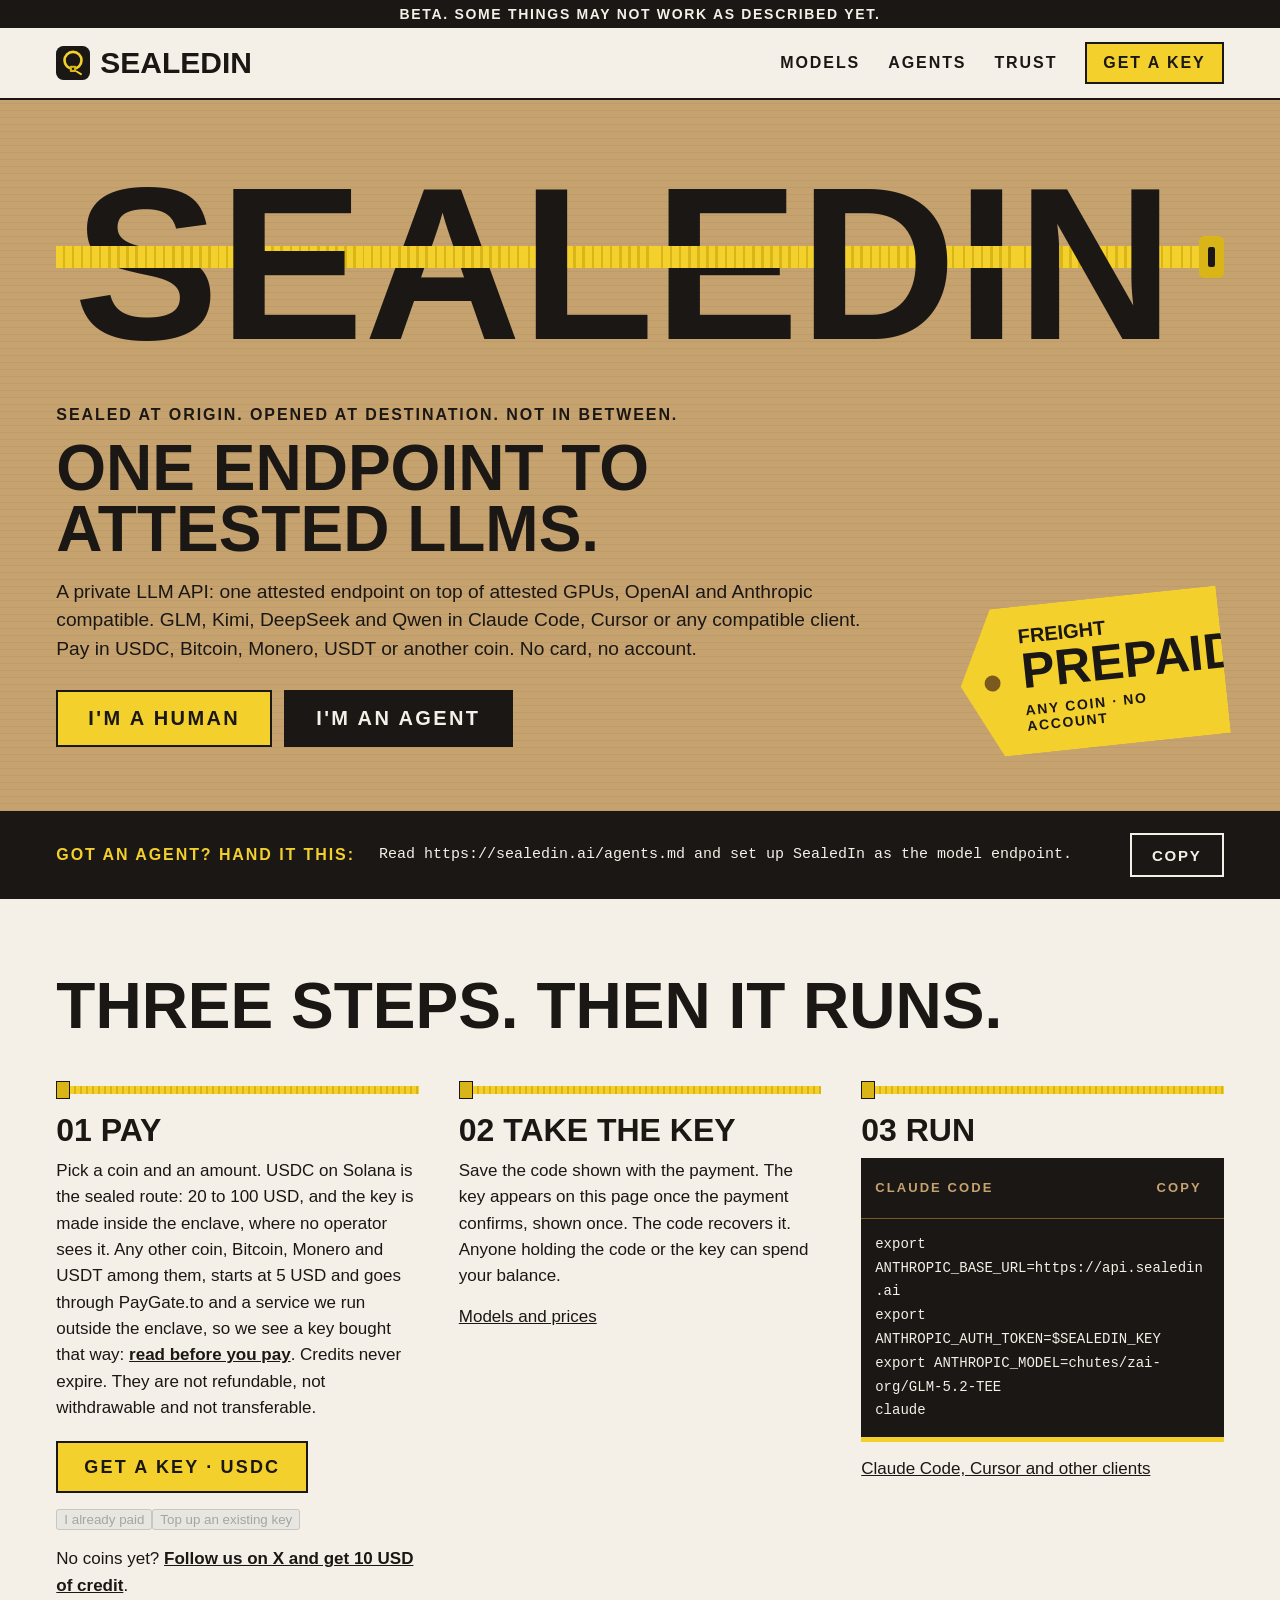
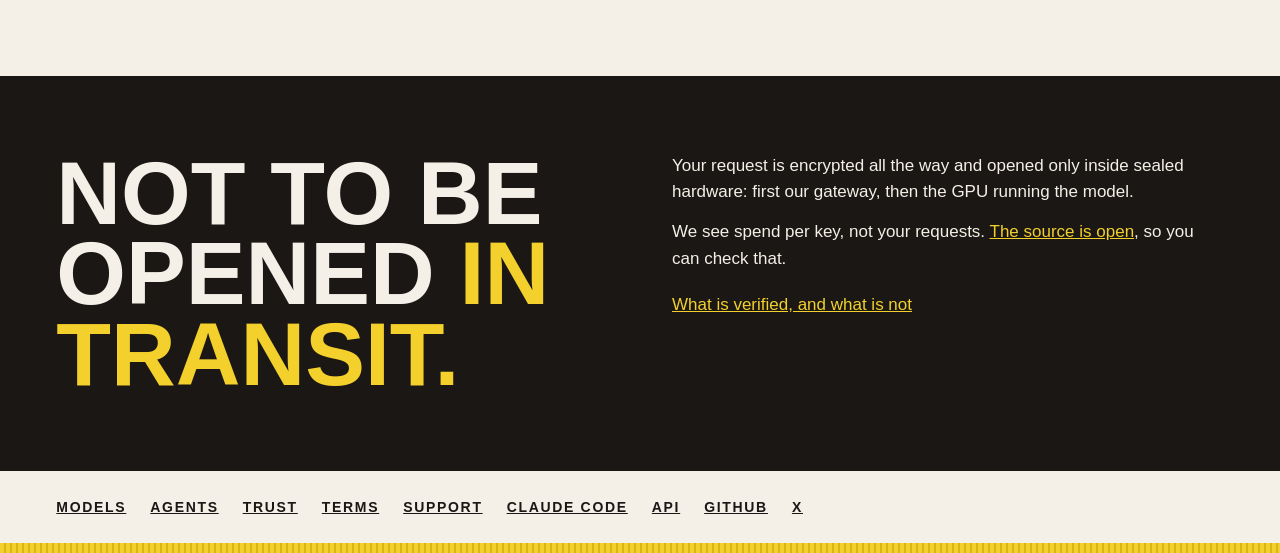
==== commit efa2a584: "Say on the first screen that any coin pays" ====
--- a/site/index.html
+++ b/site/index.html
@@ -4,10 +4,10 @@
 <meta charset="utf-8">
 <meta name="viewport" content="width=device-width, initial-scale=1">
 <meta http-equiv="Content-Security-Policy" content="default-src 'self'; script-src 'self' 'sha256-Zh+IEXbyJfJ3vLj0fmfLH0Xs+ULX3Z/4B8aMweYSy5w=' https://static.ads-twitter.com https://t.co https://analytics.twitter.com https://*.googletagmanager.com https://www.googleadservices.com https://googleads.g.doubleclick.net https://www.google.com; img-src 'self' https://t.co https://analytics.twitter.com https://*.google-analytics.com https://*.googletagmanager.com https://*.g.doubleclick.net https://www.google.com https://www.googleadservices.com https://pagead2.googlesyndication.com; frame-src https://t.co https://analytics.twitter.com https://td.doubleclick.net https://www.googletagmanager.com; style-src 'self' 'unsafe-inline'; connect-src 'self' https://api.sealedin.ai https://pay.sealedin.ai https://t.co https://analytics.twitter.com https://*.analytics.google.com https://*.google-analytics.com https://*.googletagmanager.com https://*.g.doubleclick.net https://www.google.com https://google.com https://www.googleadservices.com https://pagead2.googlesyndication.com">
-<title>SealedIn: private LLM API on attested GPUs, paid in USDC</title>
-<meta name="description" content="One attested API endpoint for GLM, Kimi, DeepSeek and Qwen in Claude Code, Cursor or any OpenAI or Anthropic compatible client. USDC on Solana, no account.">
-<meta property="og:title" content="SealedIn: private LLM API on attested GPUs, paid in USDC">
-<meta property="og:description" content="One attested API endpoint for GLM, Kimi, DeepSeek and Qwen in Claude Code, Cursor or any OpenAI or Anthropic compatible client. USDC on Solana, no account.">
+<title>SealedIn: private LLM API on attested GPUs, paid in crypto</title>
+<meta name="description" content="One attested API endpoint for GLM, Kimi, DeepSeek and Qwen in Claude Code, Cursor or any OpenAI or Anthropic compatible client. Paid in USDC, Bitcoin, Monero, USDT or another coin, no account.">
+<meta property="og:title" content="SealedIn: private LLM API on attested GPUs, paid in crypto">
+<meta property="og:description" content="One attested API endpoint for GLM, Kimi, DeepSeek and Qwen in Claude Code, Cursor or any OpenAI or Anthropic compatible client. Paid in USDC, Bitcoin, Monero, USDT or another coin, no account.">
 <meta property="og:url" content="https://sealedin.ai/">
 <meta property="og:type" content="website">
 <meta property="og:site_name" content="SealedIn">
@@ -87,17 +87,17 @@
       <div style="flex: 1 1 560px; min-width: 0; max-width: 820px">
         <p style="margin: 0 0 14px; font-family: 'Barlow Condensed', sans-serif; font-weight: 700; font-size: 16px; letter-spacing: 0.12em; text-transform: uppercase">Sealed at origin. Opened at destination. Not in between.</p>
         <h1 style="margin: 0; font-family: 'Big Shoulders Stencil', sans-serif; font-weight: 900; font-size: clamp(44px, 5vw, 72px); line-height: 0.95; text-transform: uppercase">One endpoint to attested LLMs.</h1>
-        <p style="margin: 18px 0 0; font-size: clamp(17px, 1.5vw, 22px); line-height: 1.5">A private LLM API: one attested endpoint on top of attested GPUs, OpenAI and Anthropic compatible. GLM, Kimi, DeepSeek and Qwen in Claude Code, Cursor or any compatible client. Paid in USDC. No card, no account.</p>
+        <p style="margin: 18px 0 0; font-size: clamp(17px, 1.5vw, 22px); line-height: 1.5">A private LLM API: one attested endpoint on top of attested GPUs, OpenAI and Anthropic compatible. GLM, Kimi, DeepSeek and Qwen in Claude Code, Cursor or any compatible client. Pay in USDC, Bitcoin, Monero, USDT or another coin. No card, no account.</p>
         <div style="display: flex; flex-wrap: wrap; gap: 12px; margin-top: 26px; font-family: 'Barlow Condensed', sans-serif; font-weight: 700; font-size: 20px; letter-spacing: 0.12em; text-transform: uppercase">
           <a href="#buy" style="background: #F3D02B; color: #1A1714; border: 2px solid #1A1714; padding: 15px 30px; text-decoration: none">I'm a human</a>
           <a href="/agents" style="background: #1A1714; color: #F4F0E7; border: 2px solid #1A1714; padding: 15px 30px; text-decoration: none">I'm an agent</a>
         </div>
       </div>
-      <div aria-label="Freight prepaid: USDC, no account" role="img" style="flex: 0 0 auto; width: 264px; padding: 20px 20px 20px 62px; box-sizing: border-box; background: #F3D02B; color: #1A1714; clip-path: polygon(14% 0, 100% 0, 100% 100%, 14% 100%, 0 50%); transform: rotate(-6deg); position: relative">
+      <div aria-label="Freight prepaid: any coin, no account" role="img" style="flex: 0 0 auto; width: 264px; padding: 20px 20px 20px 62px; box-sizing: border-box; background: #F3D02B; color: #1A1714; clip-path: polygon(14% 0, 100% 0, 100% 100%, 14% 100%, 0 50%); transform: rotate(-6deg); position: relative">
         <span aria-hidden="true" style="position: absolute; left: 24px; top: 50%; width: 16px; height: 16px; margin-top: -8px; border-radius: 50%; background: #7A5A1E"></span>
         <span style="display: block; font-family: 'Big Shoulders Stencil', sans-serif; font-weight: 900; font-size: 20px; line-height: 1; text-transform: uppercase">Freight</span>
         <span style="display: block; font-family: 'Big Shoulders Stencil', sans-serif; font-weight: 900; font-size: 50px; line-height: 1; text-transform: uppercase">Prepaid</span>
-        <span style="display: block; margin-top: 6px; font-family: 'Barlow Condensed', sans-serif; font-weight: 700; font-size: 14px; letter-spacing: 0.12em; text-transform: uppercase">USDC · No account</span>
+        <span style="display: block; margin-top: 6px; font-family: 'Barlow Condensed', sans-serif; font-weight: 700; font-size: 14px; letter-spacing: 0.12em; text-transform: uppercase">Any coin · No account</span>
       </div>
     </div>
   </section>
